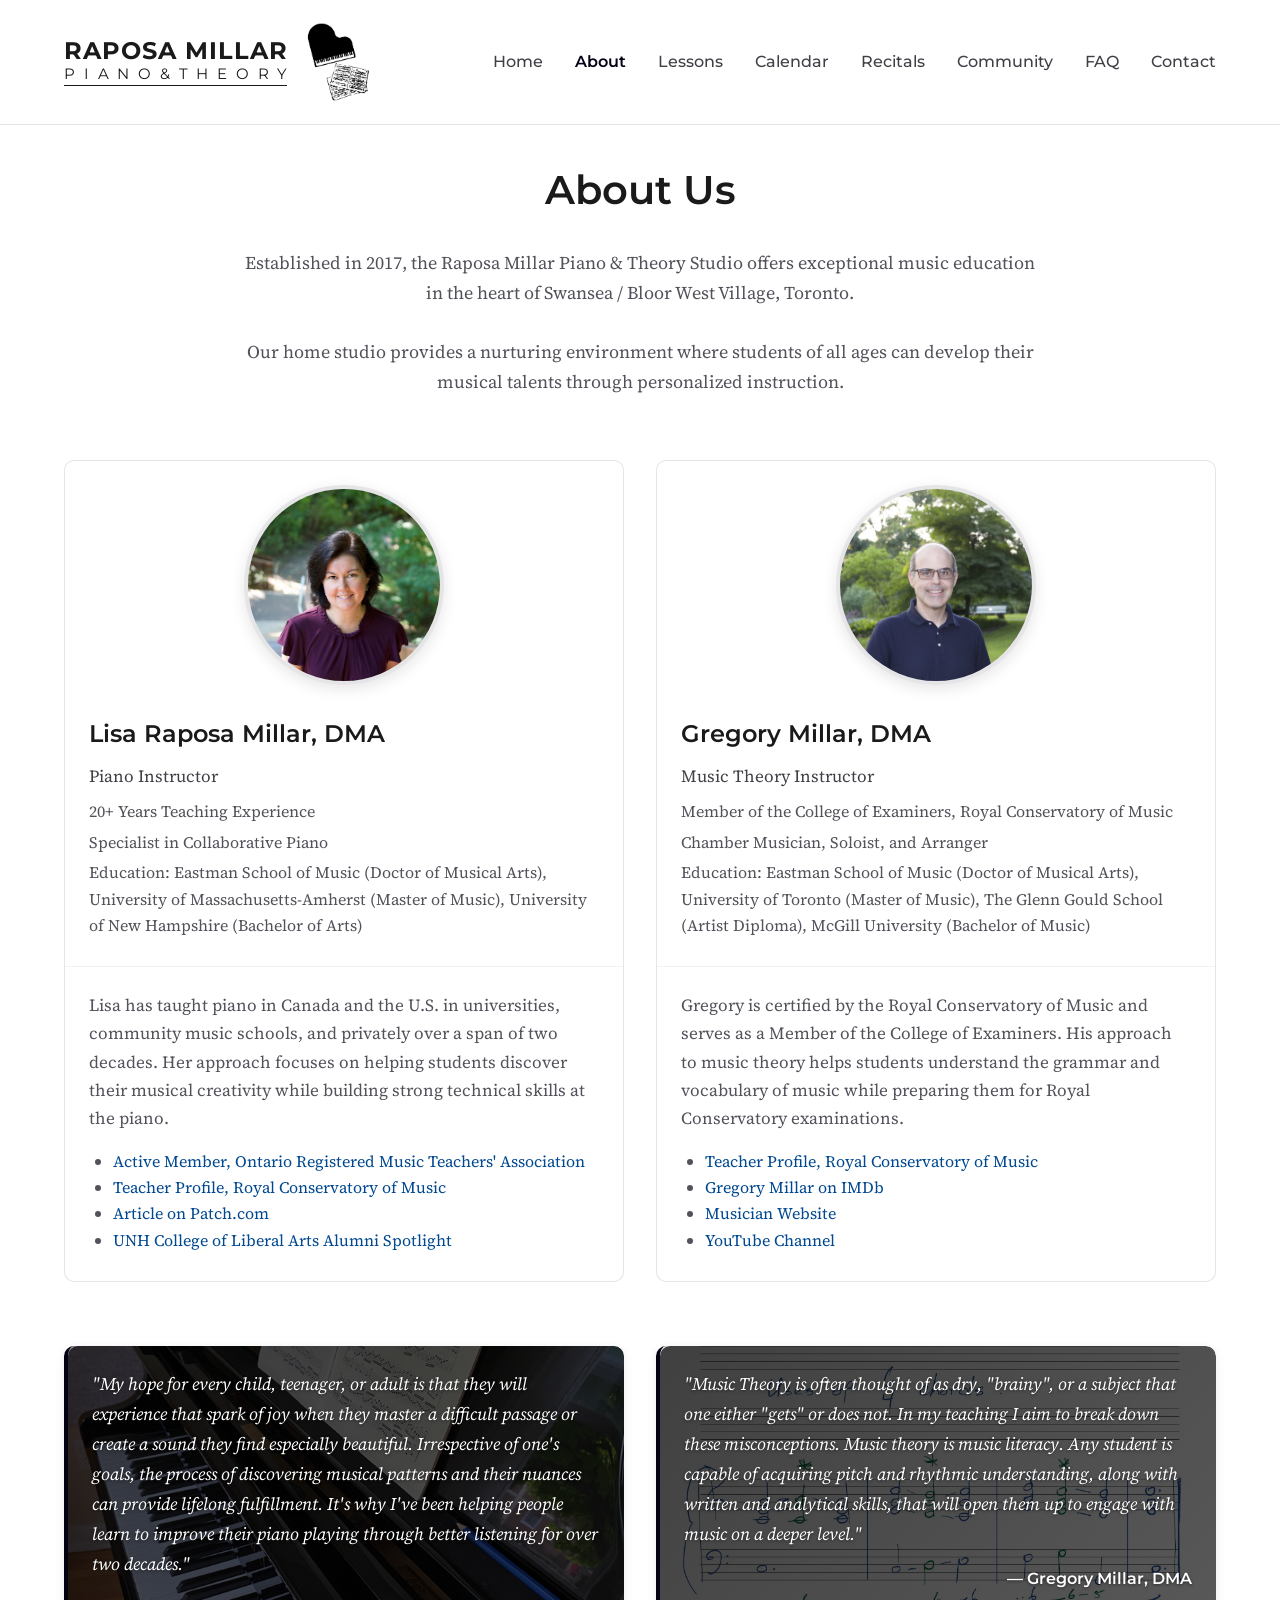
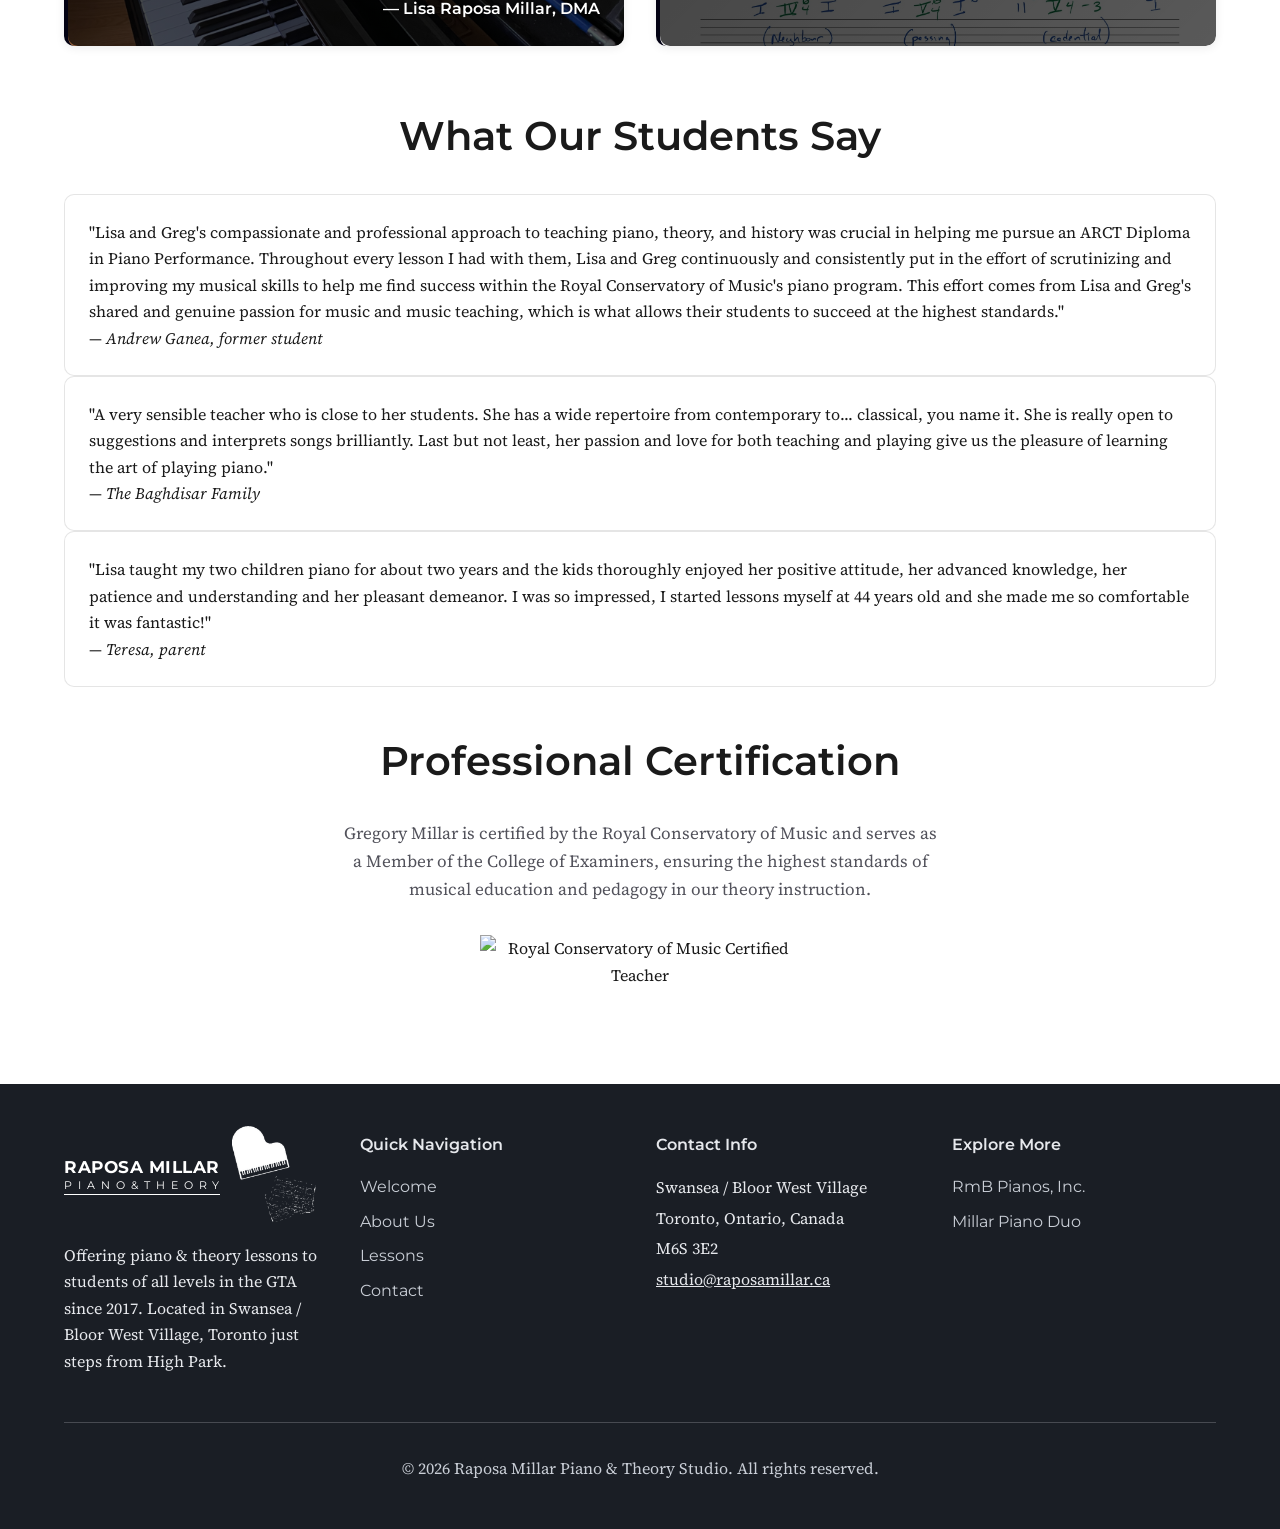
==== about/index.html @ 219dbe72 "text and line adjustments" ====
<!DOCTYPE html>
<html lang="en">
<head>
    <meta charset="UTF-8">
    <meta name="viewport" content="width=device-width, initial-scale=1.0">

    <!-- Favicon & App Icons -->
    <link rel="icon" type="image/png" href="/favicon-96x96.png" sizes="96x96" />
    <link rel="icon" type="image/svg+xml" href="/favicon.svg" />
    <link rel="shortcut icon" href="/favicon.ico" />
    <link rel="apple-touch-icon" sizes="180x180" href="/apple-touch-icon.png" />
    <meta name="apple-mobile-web-app-title" content="RMPTS" />
    <link rel="manifest" href="/site.webmanifest" />

    <!-- SEO Basics -->
    <title>About Us | Raposa Millar Piano & Theory Studio</title>
    <meta name="description" content="Meet Lisa Raposa Millar and Gregory Millar — piano and music theory instructors at Raposa Millar Piano & Theory Studio in Toronto." />
    <meta name="keywords" content="piano lessons Toronto, music theory, piano studio, collaborative piano, Raposa Millar, music education" />
    <meta name="author" content="Raposa Millar Piano & Theory Studio" />
    <link rel="canonical" href="https://raposamillar.ca/about/" />

    <!-- Open Graph / Facebook -->
    <meta property="og:type" content="website" />
    <meta property="og:url" content="https://raposamillar.ca/about/" />
    <meta property="og:title" content="About Us | Raposa Millar Piano & Theory Studio" />
    <meta property="og:description" content="Learn about our instructors and studio philosophy in Swansea / Bloor West Village, Toronto." />
    <meta property="og:image" content="https://raposamillar.ca/assets/images/og-image.jpg" />

    <!-- Twitter -->
    <meta name="twitter:card" content="summary_large_image" />
    <meta name="twitter:url" content="https://raposamillar.ca/about/" />
    <meta name="twitter:title" content="About Us | Raposa Millar Piano & Theory Studio" />
    <meta name="twitter:description" content="Learn about our instructors and studio philosophy in Swansea / Bloor West Village, Toronto." />
    <meta name="twitter:image" content="https://raposamillar.ca/assets/images/og-image.jpg" />

    <!-- Styles & Fonts -->
    <link rel="stylesheet" href="/styles.css?v=1.29">
    <link rel="preconnect" href="https://fonts.googleapis.com">
    <link rel="preconnect" href="https://fonts.gstatic.com" crossorigin>
    <link href="https://fonts.googleapis.com/css2?family=Montserrat:wght@400;500;600;700&family=Source+Serif+4:ital,wght@0,400;0,600;1,400&display=swap" rel="stylesheet">
</head>
<body class="page-about">
        <a class="skip-link" href="#main-content">Skip to main content</a>
<!-- Fixed Navigation -->
    <nav class="navbar">
        <div class="nav-container">
            <a href="/" class="nav-brand">
                <span class="nav-logo-wordmark">
                <span class="nav-logo-name">Raposa Millar</span>
                <span class="nav-logo-tagline" aria-label="Piano &amp; Theory">
                    <span class="nav-logo-track" aria-hidden="true"><span>P</span><span>I</span><span>A</span><span>N</span><span>O</span><span>&amp;</span><span>T</span><span>H</span><span>E</span><span>O</span><span>R</span><span>Y</span></span>
                </span>
            </span>
                <img src="/assets/brand/logo-mark-black-nav.png?v=1" alt="" class="nav-logo-mark" width="393" height="493" aria-hidden="true">
            </a>
            <div class="nav-menu" id="navMenu">
                <a href="/" class="nav-link">Home</a>
                <a href="/about/" class="nav-link active" aria-current="page">About</a>
                <a href="/lessons/" class="nav-link">Lessons</a>
                <a href="/calendar/" class="nav-link">Calendar</a>
                <a href="/recitals/" class="nav-link">Recitals</a>
                <a href="/community/" class="nav-link">Community</a>
                <a href="/faq/" class="nav-link">FAQ</a>
                <a href="/contact/" class="nav-link">Contact</a>
            </div>
            <button type="button" class="hamburger" id="hamburger" aria-label="Open menu" aria-expanded="false" aria-controls="navMenu">
                <span aria-hidden="true"></span>
                <span aria-hidden="true"></span>
                <span aria-hidden="true"></span>
            </button>
        </div>
    </nav>

<main id="main-content" tabindex="-1">
<section id="about" class="about-section">
        <div class="container">
            <h1>About Us</h1>
            
            <!-- Studio Introduction -->
            <div class="studio-intro">
                <p>
                    Established in 2017, the Raposa Millar Piano & Theory Studio offers exceptional music education 
                    in the heart of Swansea / Bloor West Village, Toronto. <br><br>Our home studio provides a nurturing environment where 
                    students of all ages can develop their musical talents through personalized instruction.
                </p>
            </div>

            <!-- Instructors -->
            <div class="instructors-grid">
                <div class="card instructor-card">
                    <div class="instructor-photo">
                        <img src="/assets/images/lisa-raposa-millar.jpg" alt="Lisa Raposa Millar, DMA - Piano Instructor" class="instructor-image">
                    </div>
                    <div class="card-header">
                        <h2>Lisa Raposa Millar, DMA</h2>
                        <p class="instructor-title">Piano Instructor</p>
                        <p class="instructor-subtitle">20+ Years Teaching Experience</p>
                        <p class="instructor-subtitle">Specialist in Collaborative Piano</p>
                        <p class="instructor-subtitle">Education: Eastman School of Music (Doctor of Musical Arts), University of Massachusetts-Amherst (Master of Music), University of New Hampshire (Bachelor of Arts)</p>
                    </div>
                    <div class="card-content">
                        <p>
                            Lisa has taught piano in Canada and the U.S. in universities, community music schools, and privately over a span of two decades. 
                            Her approach focuses on helping students discover their musical creativity while building strong technical skills at the piano.
                        </p>
                         <ul class="instructor-links">
                            <li><a href="https://www.ormta.org/find-a-teacher#!biz/id/67d5f0761c4cac3b57086b78">Active Member, Ontario Registered Music Teachers' Association</a></li>
                            <li><a href="https://www.rcmusic.com/find-a-teacher?place=ChIJpTvG15DL1IkRd8S0KlBVNTI&fullName=Lisa%20Raposa%20Millar&disciplines=Piano&teachingLocation=Teacher%27s%20home">Teacher Profile, Royal Conservatory of Music</a></li>
                            <li><a href="https://patch.com/rhode-island/tiverton/tiverton-pianist-plays-music-hill-june-10-12">Article on Patch.com</a></li>
                            <li><a href="https://cola.unh.edu/spotlight/lisa-raposa-99">UNH College of Liberal Arts Alumni Spotlight</a></li>
                         </ul>
                    </div>
                </div>

                <div class="card instructor-card">
                    <div class="instructor-photo">
                        <img src="/assets/images/gregory-millar.jpg" alt="Gregory Millar, DMA - Music Theory Instructor" class="instructor-image">
                    </div>
                    <div class="card-header">
                        <h2>Gregory Millar, DMA</h2>
                        <p class="instructor-title">Music Theory Instructor</p>
                        <p class="instructor-subtitle">Member of the College of Examiners, Royal Conservatory of Music</p>
                        <p class="instructor-subtitle">Chamber Musician, Soloist, and Arranger</p>
                        <p class="instructor-subtitle">Education: Eastman School of Music (Doctor of Musical Arts), University of Toronto (Master of Music), The Glenn Gould School (Artist Diploma), McGill University (Bachelor of Music)</p>
                    </div>
                    <div class="card-content">
                        <p>
                            Gregory is certified by the Royal Conservatory of Music and serves as a Member of the College 
                            of Examiners. His approach to music theory helps students understand 
                            the grammar and vocabulary of music while preparing them for Royal Conservatory examinations.
                        </p>
                        <ul class="instructor-links">
                            <li><a href="https://www.rcmusic.com/find-a-teacher?place=ChIJpTvG15DL1IkRd8S0KlBVNTI&fullName=Gregory%20Millar">Teacher Profile, Royal Conservatory of Music</a></li>
                            <li><a href="https://www.imdb.com/name/nm11037595/">Gregory Millar on IMDb</a></li>
                            <li><a href="https://gregorymillar.ca/">Musician Website</a></li>
                            <li><a href="https://www.youtube.com/channel/UCHWHq0dSm9gC7G-0DObeS4w">YouTube Channel</a></li>
                         </ul>
                    </div>
                </div>
            </div>

            <!-- Instructor Quotes -->
            <div class="instructor-quotes">
                <div class="instructor-quote">
                    <blockquote class="quote-text">
                        "My hope for every child, teenager, or adult is that they will experience that spark of joy when they master a difficult passage or create a sound they find especially beautiful. Irrespective of one's goals, the process of discovering musical patterns and their nuances can provide lifelong fulfillment. It's why I've been helping people learn to improve their piano playing through better listening for over two decades."
                    </blockquote>
                    <cite class="quote-author">— Lisa Raposa Millar, DMA</cite>
                </div>

                <div class="instructor-quote">
                    <blockquote class="quote-text">
                        "Music Theory is often thought of as dry, "brainy", or a subject that one either "gets" or does not. In my teaching I aim to break down these misconceptions. Music theory is music literacy. Any student is capable of acquiring pitch and rhythmic understanding, along with written and analytical skills, that will open them up to engage with music on a deeper level."
                    </blockquote>
                    <cite class="quote-author">— Gregory Millar, DMA</cite>
                </div>
            </div>

            <!-- Student Testimonials -->
            <div class="testimonials-section">
                <h2>What Our Students Say</h2>
                <div class="testimonials-grid">
                    <div class="card testimonial-card">
                        <div class="card-content">
                            <blockquote class="testimonial-text">
                                "Lisa and Greg's compassionate and professional approach to teaching piano, theory, and history was crucial in helping me pursue an ARCT Diploma in Piano Performance. Throughout every lesson I had with them, Lisa and Greg continuously and consistently put in the effort of scrutinizing and improving my musical skills to help me find success within the Royal Conservatory of Music's piano program. This effort comes from Lisa and Greg's shared and genuine passion for music and music teaching, which is what allows their students to succeed at the highest standards."
                            </blockquote>
                            <cite class="testimonial-author">— Andrew Ganea, former student</cite>
                        </div>
                    </div>

                    <div class="card testimonial-card">
                        <div class="card-content">
                            <blockquote class="testimonial-text">
                                "A very sensible teacher who is close to her students. She has a wide repertoire from contemporary to... classical, you name it. She is really open to suggestions and interprets songs brilliantly. Last but not least, her passion and love for both teaching and playing give us the pleasure of learning the art of playing piano."
                            </blockquote>
                            <cite class="testimonial-author">— The Baghdisar Family</cite>
                        </div>
                    </div>

                    <div class="card testimonial-card">
                        <div class="card-content">
                            <blockquote class="testimonial-text">
                                "Lisa taught my two children piano for about two years and the kids thoroughly enjoyed her positive attitude, her advanced knowledge, her patience and understanding and her pleasant demeanor. I was so impressed, I started lessons myself at 44 years old and she made me so comfortable it was fantastic!"
                            </blockquote>
                            <cite class="testimonial-author">— Teresa, parent</cite>
                        </div>
                    </div>
                </div>
            </div>

            <!-- Professional Certification -->
            <div class="certification-section">
                <h2>Professional Certification</h2>
                <p>
                    Gregory Millar is certified by the Royal Conservatory of Music and serves as a Member of the College of Examiners, 
                    ensuring the highest standards of musical education and pedagogy in our theory instruction.
                </p>
                <div class="certification-logo">
                    <img src="https://acquia-drupal-registration-service.rcmusic.com/sites/default/files/tcert_web_logos/TCertLogo22-26.png"
                         alt="Royal Conservatory of Music Certified Teacher" class="rcm-logo">
                </div>
            </div>
        </div>
    </section>

    <!-- Lessons Section -->
    </main>



    <!-- Footer -->
    <footer class="footer">
        <div class="container">
            <div class="footer-grid">
                <div class="footer-section">
                    <p class="footer-brand">
                        <span class="footer-logo-wordmark">
                        <span class="footer-logo-name">Raposa Millar</span>
                        <span class="footer-logo-tagline" aria-label="Piano &amp; Theory">
                            <span class="footer-logo-track" aria-hidden="true"><span>P</span><span>I</span><span>A</span><span>N</span><span>O</span><span>&amp;</span><span>T</span><span>H</span><span>E</span><span>O</span><span>R</span><span>Y</span></span>
                        </span>
                    </span>
                        <img src="/assets/brand/logo-mark-white-h.png" alt="" class="footer-logo-mark" width="143" height="163" aria-hidden="true">
                    </p>
                    <p>
                        Offering piano & theory lessons to students of all levels in the GTA since 2017. Located in Swansea / Bloor West Village, Toronto just steps from High Park.
                    </p>
                </div>
                
                <div class="footer-section">
                    <p class="footer-heading">Quick Navigation</p>
                    <div class="footer-links">
                        <a href="/">Welcome</a>
                        <a href="/about/">About Us</a>
                        <a href="/lessons/">Lessons</a>
                        <a href="/contact/">Contact</a>
                    </div>
                </div>
                
                <div class="footer-section">
                    <p class="footer-heading">Contact Info</p>
                    <div class="footer-contact">
                        <div>Swansea / Bloor West Village</div>
                        <div>Toronto, Ontario, Canada</div>
                        <div>M6S 3E2</div>
                        <div><a href="mailto:studio@raposamillar.ca">studio@raposamillar.ca</a></div>
                    </div>
                </div>

                <div class="footer-section">
                    <p class="footer-heading">Explore More</p>
                    <div class="footer-links">
                        <a href="https://rmbpianos.com">RmB Pianos, Inc.</a>
                        <a href="https://vimeo.com/millarpianoduo">Millar Piano Duo</a>
                    </div>
                </div>
            </div>
            
            <div class="footer-bottom">
                <p>&copy; 2026 Raposa Millar Piano & Theory Studio. All rights reserved.</p>
            </div>
        </div>
    </footer>

    <button type="button" id="backToTop" aria-label="Back to top">&#x25B2;</button>

    <script src="/scripts.js"></script>
</body>
</html>
---- styles.css ----
/* Reset and Base Styles */
* {
    margin: 0;
    padding: 0;
    box-sizing: border-box;
}

:root {
    --vh: 1vh;
    --color-text: #1a1a1a;
    --color-text-muted: #3f3f46; /* ~10:1 on white */
    --color-text-secondary: #52525b; /* ~7:1 on white */
    --color-brand: #004890; /* sampled from logo blue */
    --nav-offset: 7.75rem;
    --font-display: 'Montserrat', Arial, Helvetica, sans-serif;
    --font-body: 'Source Serif 4', Georgia, 'Times New Roman', Times, serif;
}

a {
  color: var(--color-brand);
  text-decoration: none;
}

a:hover {
  color: #9A3412; /* darker orange — ~7.3:1 on white (WCAG AAA) */
}

body {
    font-family: var(--font-body);
    line-height: 1.65;
    color: #1a1a1a;
    background-color: #ffffff;
    overflow-x: hidden;
}

.skip-link {
    position: absolute;
    left: 0.75rem;
    top: 0.75rem;
    z-index: 100;
    padding: 0.75rem 1rem;
    background: #1a1e25;
    color: #f1f3f5;
    font-family: var(--font-display);
    font-weight: 600;
    text-decoration: none;
    border-radius: 0.375rem;
    transform: translateY(-200%);
}

.skip-link:focus {
    transform: translateY(0);
    outline: 3px solid #FFBF00;
    outline-offset: 2px;
}

:focus-visible {
    outline: 3px solid var(--color-brand);
    outline-offset: 2px;
}

/* Typography */
h1,
h2,
h3,
h4 {
    font-family: var(--font-display);
    font-weight: 600;
}

h1 {
    font-size: 2.5rem;
    font-weight: 600;
    line-height: 1.2;
    margin-bottom: 1.5rem;
}

h2 {
    font-size: 2.5rem;
    font-weight: 600;
    line-height: 1.3;
    margin-bottom: 2rem;
    text-align: center;
}

/* Interior page titles (formerly h2) */
main > section > .container > h1 {
    font-size: 2.5rem;
    font-weight: 600;
    line-height: 1.3;
    margin-bottom: 2rem;
    text-align: center;
}

/* In-card / subsection h2s keep compact left-aligned styling */
.instructor-card h2,
.calendar-event-title,
.contact-info > h2,
.contact-form-card h2,
.lesson-card-title,
.age-group-card h3,
.theory-levels-section .age-group-card h4 {
    font-size: 1.5rem;
    line-height: 1.4;
    text-align: left;
    margin-top: 0;
    margin-bottom: 0.75rem;
}

.recital-features h2 {
    font-size: 1.5rem;
    line-height: 1.4;
    text-align: center;
    margin-top: 0;
    margin-bottom: 0.75rem;
}

.calendar-event-title {
    font-size: 1.25rem;
    margin-bottom: 0.5rem;
}

.contact-form-card h2 {
    margin-top: 0;
}

.community-section-block > h2 {
    text-align: center;
    margin-bottom: 2rem;
}

h3 {
    font-size: 1.5rem;
    font-weight: 600;
    line-height: 1.4;
    margin-top: 2rem;
    margin-bottom: 1rem;
}

h4 {
    font-size: 1.125rem;
    font-weight: 600;
    line-height: 1.4;
    margin-top: 2rem;
    margin-bottom: 0.75rem;
}

p {
    font-size: 1.0625rem;
    line-height: 1.65;
    margin-bottom: 1rem;
    color: var(--color-text-secondary);
}

/* Layout */
.container {
    max-width: 1200px;
    margin: 0 auto;
    padding: 0 1.5rem;
}

/* Navigation */
.navbar {
    position: fixed;
    top: 0;
    left: 0;
    right: 0;
    background: rgba(255, 255, 255, 0.95);
    backdrop-filter: blur(10px);
    border-bottom: 1px solid rgba(0, 0, 0, 0.1);
    z-index: 50;
    overflow: visible;
}

.nav-container {
    max-width: 1200px;
    margin: 0 auto;
    padding: 0.75rem 1.5rem;
    display: flex;
    align-items: center;
    justify-content: space-between;
    min-height: var(--nav-offset);
    height: auto;
    box-sizing: border-box;
}

.nav-brand {
    display: flex;
    align-items: center;
    gap: 1rem;
    flex-shrink: 0;
    text-decoration: none;
    color: inherit;
    overflow: visible;
}

.nav-brand:hover,
.nav-brand:hover .nav-logo-wordmark {
    color: #1a1a1a;
}

.nav-logo-wordmark {
    display: flex;
    flex-direction: column;
    align-items: stretch;
    justify-content: center;
    gap: 0.2em;
    flex-shrink: 0;
    width: max-content;
    max-width: min(100%, 22rem);
    color: #1a1a1a;
    font-family: var(--font-display);
    text-transform: uppercase;
    line-height: 1.05;
}

.nav-logo-name {
    font-weight: 700;
    font-size: clamp(1.15rem, 2.7vw, 1.5rem);
    letter-spacing: 0.04em;
    white-space: nowrap;
}

.nav-logo-tagline {
    font-weight: 400;
    font-size: clamp(0.77rem, 1.8vw, 0.95rem);
    padding-bottom: 0.22em;
    border-bottom: 1.5px solid currentColor;
    width: 100%;
}

.nav-logo-track {
    display: flex;
    justify-content: space-between;
    width: 100%;
    white-space: nowrap;
}

.nav-logo-track > span {
    flex: 0 0 auto;
}

.nav-logo-mark {
    display: block;
    width: auto;
    height: clamp(3.85rem, 11vw, 5.5rem);
    flex-shrink: 0;
    object-fit: contain;
}

.nav-logo {
    display: none;
}

.nav-menu {
    display: flex;
    gap: 1.5rem;
}

@media (min-width: 1100px) {
    .nav-menu {
        gap: 2rem;
    }
}

.nav-link {
    color: var(--color-text-muted);
    text-decoration: none;
    font-family: var(--font-display);
    font-size: 1rem;
    font-weight: 500;
    transition: color 0.2s ease;
}

.nav-link:hover,
.nav-link.active {
    color: #030213;
}

.nav-link.active {
    font-weight: 600;
}

.hamburger {
    display: none;
    flex-direction: column;
    justify-content: center;
    align-items: center;
    gap: 5px;
    cursor: pointer;
    z-index: 60;
    min-width: 44px;
    min-height: 44px;
    padding: 0.5rem;
    border: none;
    background: transparent;
    color: inherit;
}

.hamburger span {
    display: block;
    width: 25px;
    height: 3px;
    background-color: #1a1a1a;
    transition: 0.3s;
}

/* Hamburger animation when open */
.hamburger.active span:nth-child(1) {
    transform: rotate(-45deg) translate(-5px, 6px);
}

.hamburger.active span:nth-child(2) {
    opacity: 0;
}

.hamburger.active span:nth-child(3) {
    transform: rotate(45deg) translate(-5px, -6px);
}

/* Mobile responsive navigation */
@media (max-width: 768px) {
    .nav-menu {
        position: fixed;
        top: var(--nav-offset);
        left: -100%;
        width: 100%;
        height: auto;
        min-height: calc(var(--vh, 1vh) * 100 - var(--nav-offset));
        max-height: calc(var(--vh, 1vh) * 100 - var(--nav-offset));
        background: rgba(255, 255, 255, 0.98);
        backdrop-filter: blur(10px);
        flex-direction: column;
        justify-content: flex-start;
        align-items: center;
        padding: 2rem 0 3rem 0;
        transition: left 0.3s ease, visibility 0.3s ease;
        z-index: 40;
        border-top: 1px solid rgba(0, 0, 0, 0.1);
        overflow-y: auto;
        -webkit-overflow-scrolling: touch;
        visibility: hidden;
        pointer-events: none;
    }

    .nav-menu.active {
        left: 0;
        visibility: visible;
        pointer-events: auto;
    }

    .nav-menu .nav-link {
        font-size: 1.125rem;
        padding: 1.25rem 0;
        width: 100%;
        text-align: center;
        border-bottom: 1px solid rgba(0, 0, 0, 0.05);
        display: block;
        flex-shrink: 0;
    }

    .hamburger {
        display: flex;
    }

    .nav-logo-name {
        font-size: clamp(1.2rem, 4.2vw, 1.45rem);
    }

    .nav-logo-tagline {
        font-size: clamp(0.8rem, 2.8vw, 0.95rem);
    }

    .nav-logo-mark {
        height: clamp(4.25rem, 15vw, 5.25rem);
        width: auto;
    }

    .footer-brand {
        justify-content: center;
        gap: 1rem;
    }

    .footer-logo-wordmark {
        max-width: min(16rem, calc(100% - 7rem));
    }

    .footer-logo-name {
        font-size: clamp(1.05rem, 3.5vw, 1.25rem);
    }

    .footer-logo-tagline {
        font-size: clamp(0.7rem, 2.3vw, 0.82rem);
    }

    .footer-logo-mark {
        width: clamp(4.75rem, 18vw, 5.75rem);
        margin-top: -0.4rem;
    }
    
    .container {
        padding: 0 1rem;
    }
}

/* Extra small mobile screens */
@media (max-width: 480px) {
    :root {
        --nav-offset: 6.5rem;
    }

    .nav-container {
        min-height: var(--nav-offset);
        padding-top: 0.55rem;
        padding-bottom: 0.55rem;
    }

    .nav-menu {
        top: var(--nav-offset);
        padding: 1.5rem 0 2.5rem 0;
        min-height: calc(var(--vh, 1vh) * 100 - var(--nav-offset));
        max-height: calc(var(--vh, 1vh) * 100 - var(--nav-offset));
    }

    .nav-logo-name {
        font-size: 1.2rem;
    }

    .nav-logo-tagline {
        font-size: 0.8rem;
    }

    .nav-logo-mark {
        height: 4.25rem;
        width: auto;
    }

    .nav-brand {
        gap: 0.65rem;
    }

    .footer-brand {
        justify-content: center;
        flex-wrap: wrap;
        gap: 0.85rem;
    }

    .footer-logo-wordmark {
        max-width: min(15rem, calc(100% - 6rem));
    }

    .footer-logo-name {
        font-size: 1.15rem;
    }

    .footer-logo-tagline {
        font-size: 0.75rem;
    }

    .footer-logo-mark {
        width: 5rem;
    }
    
    .nav-menu .nav-link {
        font-size: 1rem;
        padding: 1rem 0;
    }
}

/* Very small screens (iPhone SE, etc.) */
@media (max-width: 375px) {
    .nav-menu {
        padding: 1rem 0 2rem 0;
    }
    
    .nav-menu .nav-link {
        font-size: 0.95rem;
        padding: 0.875rem 0;
    }
}

/* Landscape orientation on small devices */
@media (max-width: 768px) and (orientation: landscape) {
    .nav-menu {
        min-height: calc(var(--vh, 1vh) * 100 - var(--nav-offset));
        max-height: calc(var(--vh, 1vh) * 100 - var(--nav-offset));
        padding: 1rem 0 2rem 0;
    }
    
    .nav-menu .nav-link {
        padding: 0.75rem 0;
    }
}

/* Buttons */
.btn {
    display: inline-block;
    padding: 0.75rem 1.5rem;
    border-radius: 0.625rem;
    font-family: var(--font-display);
    font-size: 1rem;
    font-weight: 500;
    text-decoration: none;
    border: none;
    cursor: pointer;
    transition: background-color 0.2s ease, color 0.2s ease, border-color 0.2s ease, box-shadow 0.2s ease;
    box-shadow: none;
}

/* Elevation on hover/focus/active — decorative only; focus ring remains the a11y cue */
.btn:hover,
.btn:focus-visible,
.btn:active {
    box-shadow: 0 4px 14px rgba(0, 0, 0, 0.22);
}

.btn-primary {
    background-color: #030213;
    color: #ffffff;
}

a.btn-primary {
    color: #ffffff;
}

.btn-primary:hover {
    background-color: #1a1a1a;
    color: #ffffff;
}

.btn-outline {
    background-color: transparent;
    color: #ffffff;
    border: 2px solid #ffffff;
}

a.btn-outline {
    color: #ffffff;
}

.btn-outline:hover {
    background-color: #ffffff;
    color: #030213;
}

.btn-outline:hover,
.btn-outline:focus-visible,
.btn-outline:active {
    box-shadow: 0 4px 14px rgba(0, 0, 0, 0.28);
}

.full-width {
    width: 100%;
}

/* Cards */
.card {
    background: white;
    border-radius: 0.625rem;
    border: 1px solid rgba(0, 0, 0, 0.1);
    overflow: hidden;
}

.card-header {
    padding: 1.5rem;
    border-bottom: 1px solid rgba(0, 0, 0, 0.05);
}

.card-content {
    padding: 1.5rem;
}

/* Badges */
.badge {
    display: inline-block;
    padding: 0.25rem 0.75rem;
    font-size: 0.875rem;
    font-weight: 500;
    border-radius: 9999px;
}

.badge-academic {
    background-color: #ececf0;
    color: #030213;
}

.badge-holiday {
    background-color: #f3f4f6;
    color: #374151;
}

.badge-break {
    background-color: transparent;
    color: var(--color-text-secondary);
    border: 1px solid #d1d5db;
}

.badge-event {
    background-color: #030213;
    color: white;
}

/* Welcome Section with Hero Background */
.welcome-section {
    position: relative;
    min-height: 100vh;
    display: flex;
    align-items: center;
    text-align: center;
    color: white;
    padding-top: var(--nav-offset);
}

/* Hero Background with subtle lightening and warmth */
.hero-background {
    position: absolute;
    top: 0;
    left: 0;
    right: 0;
    bottom: 0;
    background-image: url('./assets/images/studio-windows.jpg');
    background-size: cover;
    background-position: center;
    background-repeat: no-repeat;
    z-index: 1;

    /* Subtle brightness and warm tint */
    filter: brightness(1.1) saturate(1.05);
}

/* Overlay behind text - subtle, transparent, non-blurry */
.hero-overlay {
    position: relative;
    z-index: 2;
    min-height: 100vh;
    display: flex;
    flex-direction: column;
    align-items: center;
    justify-content: center;
    width: 100%;
    padding: 3rem 2rem;

    /* Light, warm tint just behind the text */
    background: rgba(255, 245, 230, 0.25); /* very subtle warm overlay */
    border-radius: 0; /* keep corners sharp */
}

.hero-overlay h1 {
    color: white;
    text-shadow: 0 2px 4px rgba(0, 0, 0, 0.3);
}

.hero-overlay .container {
    display: inline-block;
    padding: 2rem 2.5rem;
    background: linear-gradient(
        rgba(0, 0, 0, 0.6),  /* darker in the middle */
        rgba(0, 0, 0, 0.3)   /* lighter at edges */
    );
    border-radius: 0.75rem;
    text-align: center;
    backdrop-filter: blur(2px); /* subtle softening of background */
}

.welcome-subtitle {
    font-size: 1.25rem;
    color: #ffffff;
    max-width: 800px;
    margin: 0 auto 2rem;
    text-shadow: 0 1px 2px rgba(0, 0, 0, 0.3);
}

.welcome-buttons {
    display: flex;
    gap: 1rem;
    justify-content: center;
    flex-wrap: wrap;
    margin-bottom: 3rem;
}

#explore-lessons:hover,
#explore-lessons:focus-visible,
#explore-lessons:active,
#contact-us:hover,
#contact-us:focus-visible,
#contact-us:active,
.lessons-section a.btn-primary:hover,
.lessons-section a.btn-primary:focus-visible,
.lessons-section a.btn-primary:active {
  background-color: #FFBF00;
  color: #000000;
  border-color: #FFBF00;
  box-shadow: 0 4px 14px rgba(0, 0, 0, 0.25);
}

.scroll-indicator {
    margin-top: 2rem;
}

.chevron-down {
    width: 2rem;
    height: 2rem;
    color: rgba(255, 255, 255, 0.92);
}

/* About Section */
.about-section {
    padding: 6rem 0;
}

.studio-intro {
    max-width: 800px;
    margin: 0 auto 4rem;
    text-align: center;
}

.studio-intro p {
    font-size: 1.125rem;
}

.instructors-grid {
    display: grid;
    grid-template-columns: repeat(auto-fit, minmax(400px, 1fr));
    gap: 2rem;
    margin-bottom: 4rem;
}

.instructor-card {
    height: 100%;
}

/* Instructor Photo Styling */
.instructor-photo {
    padding: 1.5rem 1.5rem 0;
    text-align: center;
}

.instructor-image {
    width: 200px;
    height: 200px;
    object-fit: cover;
    border-radius: 50%;
    border: 4px solid rgba(3, 2, 19, 0.1);
    box-shadow: 0 4px 15px rgba(0, 0, 0, 0.1);
}

.instructor-title {
    color: var(--color-text-muted);
    font-size: 1.0625rem;
    margin-bottom: 0.5rem;
}

.instructor-subtitle {
    color: var(--color-text-secondary);
    font-size: 1rem;
    margin-bottom: 0.25rem;
}

.instructor-links {
    color: var(--color-text-secondary);
    font-size: 1rem;
    margin-bottom: 0.25rem;
    margin-left: 1.5rem;
}

/* Instructor Quotes Section */
.instructor-quotes {
    display: grid;
    grid-template-columns: repeat(auto-fit, minmax(400px, 1fr));
    gap: 2rem;
    margin-top: 3rem;
}

.testimonials-section {
    padding-top: 4rem;
}

/* Instructor Quote Styling */
.instructor-quote {
    position: relative;
    border-left: 4px solid #030213;
    border-radius: 0.625rem;
    padding: 1.5rem;
    box-shadow: 0 2px 10px rgba(0, 0, 0, 0.08);
    overflow: hidden;
}

/* Background images for specific quotes */
.instructor-quote:nth-child(1) {
    background-image: url('./assets/images/piano-keyboard.jpg');
    background-size: cover;
    background-position: center;
    background-repeat: no-repeat;
}

.instructor-quote:nth-child(2) {
    background-image: url('./assets/images/theory-example.jpg');
    background-size: cover;
    background-position: center;
    background-repeat: no-repeat;
}

/* Dark overlay to ensure text readability */
.instructor-quote::before {
    content: '';
    position: absolute;
    top: 0;
    left: 0;
    right: 0;
    bottom: 0;
    background: linear-gradient(
        135deg,
        rgba(0, 0, 0, 0.75),
        rgba(0, 0, 0, 0.65)
    );
    border-radius: 0.625rem;
    z-index: 1;
}

/* Ensure text content appears above overlay */
.instructor-quote > * {
    position: relative;
    z-index: 2;
}

.quote-text {
    font-style: italic;
    font-size: 1.1rem;
    line-height: 1.7;
    color: #ffffff;
    margin: 0 0 1rem 0;
    position: relative;
    z-index: 2;
    text-shadow: 0 1px 3px rgba(0, 0, 0, 0.5);
}

.quote-text::before {
    content: "";
    font-size: 3rem;
    color: rgba(255, 255, 255, 0.85);
    position: absolute;
    left: -1rem;
    top: -0.5rem;
    font-family: var(--font-body);
    z-index: 1;
}

.quote-author {
    font-style: normal;
    font-family: var(--font-display);
    font-weight: 600;
    font-size: 1rem;
    color: #ffffff;
    display: block;
    text-align: right;
    margin: 0;
    position: relative;
    z-index: 2;
    text-shadow: 0 1px 3px rgba(0, 0, 0, 0.5);
}

.certification-section {
    text-align: center;
    max-width: 600px;
    margin: 3rem auto 0;
}

.certification-logo {
    margin-top: 2rem;
}

.rcm-logo {
    max-width: 320px;
    width: 100%;
    height: auto;
}

/* Lessons Section */
.lessons-section {
    padding: 6rem 0;
    background-color: rgba(0, 109, 171, 0.03);
}

/* Theory Levels Section */
.theory-levels-section {
    padding: 4rem 0;
    background-color: #f9f9fb;
}

/* Theory Level Cards with Background Images */
.theory-levels-section .age-group-card {
    position: relative;
    overflow: hidden;
    color: white;
    height: 100%;
}

.theory-levels-section .age-group-card::before {
    content: '';
    position: absolute;
    top: 0;
    left: 0;
    right: 0;
    bottom: 0;
    background-size: cover;
    background-position: center;
    background-repeat: no-repeat;
    z-index: 1;
}

.theory-levels-section .age-group-card::after {
    content: '';
    position: absolute;
    top: 0;
    left: 0;
    right: 0;
    bottom: 0;
    background: linear-gradient(135deg, rgba(0, 109, 171, 0.85), rgba(0, 109, 171, 0.75));
    z-index: 2;
}

/* Specific background images for each theory level */
.theory-levels-section .age-group-card:nth-child(1)::before {
    background-image: url('assets/images/treble-clef.jpg');
}

.theory-levels-section .age-group-card:nth-child(2)::before {
    background-image: url('assets/images/bass-clef.jpg');
}

.theory-levels-section .age-group-card:nth-child(3)::before {
    background-image: url('assets/images/c-clef.jpg');
}

.theory-levels-section .age-groups-grid:last-child .age-group-card:nth-child(1)::before {
    background-image: url('assets/images/whole-note.jpg');
}

.theory-levels-section .age-groups-grid:last-child .age-group-card:nth-child(2)::before {
    background-image: url('assets/images/eighth-note-single.jpg');
}

.theory-levels-section .age-groups-grid:last-child .age-group-card:nth-child(3)::before {
    background-image: url('assets/images/rest.jpg');
}

.theory-levels-section .age-groups-grid:last-child .age-group-card:nth-child(4)::before {
    background-image: url('assets/images/eighth-rest.jpg');
}

.theory-levels-section .age-group-card .card-header,
.theory-levels-section .age-group-card .card-content {
    position: relative;
    z-index: 3;
}

.theory-levels-section .age-group-card .card-header h3,
.theory-levels-section .age-group-card .age-subtitle,
.theory-levels-section .age-group-card .card-content p {
    color: white;
    text-shadow: 0 1px 3px rgba(0, 0, 0, 0.3);
}

.theory-levels-section .age-subtitle {
    color: #ffffff;
    font-size: 1rem;
}

/* Lesson Images */
.lesson-images {
    margin-bottom: 4rem;
}

.lesson-images-grid {
    display: grid;
    grid-template-columns: 1fr 1fr;
    gap: 3rem;
    max-width: 1000px;
    margin: 0 auto;
}

.lesson-image-item {
    text-align: center;
}

.lesson-image-item img {
    width: 100%;
    height: 300px;
    object-fit: cover;
    border-radius: 0.625rem;
    box-shadow: 0 4px 15px rgba(0, 0, 0, 0.1);
}

.image-caption {
    margin-top: 1rem;
    font-size: 1.125rem;
    font-weight: 600;
    color: #1a1a1a;
    text-align: center;
}

.philosophy-section {
    max-width: 800px;
    margin: 0 auto 4rem;
    text-align: center;
}

.philosophy-section p {
    font-size: 1rem;
    margin-bottom: 1.5rem;
}

.lessons-grid {
    display: grid;
    grid-template-columns: repeat(auto-fit, minmax(450px, 1fr));
    gap: 2rem;
    max-width: 1000px;
    margin: 0 auto 4rem;
}

.lesson-card {
    height: 100%;
    display: flex;
    flex-direction: column;
}

.instructor-name {
    color: var(--color-text-secondary);
    font-size: 1rem;
    margin-bottom: 0.5rem;
}

.lesson-description {
    color: var(--color-text-secondary);
    font-size: 1rem;
}

.lesson-details {
    margin-bottom: 1.5rem;
}

.detail-item {
    display: flex;
    align-items: center;
    margin-bottom: 0.75rem;
    font-size: 1rem;
    color: var(--color-text-secondary);
}

.detail-item strong {
  margin-right: 0.25rem; /* about one space */
}

.detail-icon {
    margin-right: 0.5rem;
    font-size: 1rem;
}

.features-list {
    margin-bottom: 2rem;
}

.features-list h4 {
    font-size: 1rem;
    color: #1a1a1a;
    margin-bottom: 0.75rem;
}

.features-list ul {
    list-style: none;
    padding: 0;
}

.features-list li {
    font-size: 1rem;
    color: var(--color-text-secondary);
    margin-bottom: 0.5rem;
}

.age-groups-grid {
    display: grid;
    grid-template-columns: repeat(auto-fit, minmax(300px, 1fr));
    gap: 2rem;
}

/* Age Groups Cards with Background Images */
.age-group-card {
    position: relative;
    overflow: hidden;
    color: white;
    height: 100%;
}

.age-group-card::before {
    content: '';
    position: absolute;
    top: 0;
    left: 0;
    right: 0;
    bottom: 0;
    background-size: cover;
    background-position: center;
    background-repeat: no-repeat;
    z-index: 1;
}

.age-group-card::after {
    content: '';
    position: absolute;
    top: 0;
    left: 0;
    right: 0;
    bottom: 0;
    background: linear-gradient(135deg, rgba(0, 109, 171, 0.85), rgba(0, 109, 171, 0.75));
    z-index: 2;
}

/* Specific background images for each age group */
.age-group-card:nth-child(1)::before {
    background-image: url('assets/images/js-bach.jpg');
}

.age-group-card:nth-child(2)::before {
    background-image: url('assets/images/chopin.jpg');
}

.age-group-card:nth-child(3)::before {
    background-image: url('assets/images/path.jpg');
}

.age-group-card:nth-child(4)::before {
    background-image: url('assets/images/treble-clef.jpg');
}

.age-group-card:nth-child(5)::before {
    background-image: url('assets/images/c-clef.jpg');
}

.age-group-card:nth-child(6)::before {
    background-image: url('assets/images/bass-clef.jpg');
}

.age-group-card:nth-child(7)::before {
    background-image: url('assets/images/rest.jpg');
}

.age-group-card:nth-child(8)::before {
    background-image: url('assets/images/eighth-rest.jpg');
}

.age-group-card:nth-child(9)::before {
    background-image: url('assets/images/eighth-note-single.jpg');
}

.age-group-card:nth-child(10)::before {
    background-image: url('assets/images/whole-note.jpg');
}

.age-group-card .card-header,
.age-group-card .card-content {
    position: relative;
    z-index: 3;
}

.age-group-card .card-header h3,
.age-group-card .age-subtitle,
.age-group-card .card-content p {
    color: white;
    text-shadow: 0 1px 3px rgba(0, 0, 0, 0.3);
}

.age-subtitle {
    color: #ffffff;
    font-size: 1rem;
}

/* Calendar Section */
.calendar-section {
    padding: 6rem 0;
}

.calendar-intro {
    max-width: 800px;
    margin: 0 auto 3rem;
    text-align: center;
}

.calendar-grid {
    display: grid;
    grid-template-columns: repeat(auto-fit, minmax(280px, 1fr));
    gap: 1.5rem;
}

.calendar-event-header {
    display: flex;
    align-items: center;
    justify-content: space-between;
    flex-wrap: wrap;
    gap: 0.5rem;
}

.date-row {
    display: flex;
    align-items: center;
    gap: 0.5 rem;
}

.calendar-icon {
    margin-right: 0.5rem;
}

.calendar-date {
    display: flex;
    align-items: center;
    color: var(--color-text-secondary);
    font-size: 1rem;
}

.spring-recital .calendar-date {
    display: flex;
    flex-direction: column;
    gap: 0.25rem;
}

/* Recitals Section */
.recitals-section {
    padding: 6rem 0;
    background-color: rgba(0, 109, 171, 0.03);
}

.recitals-intro {
    max-width: 800px;
    margin: 0 auto 4rem;
    text-align: center;
}

.recital-features {
    display: grid;
    grid-template-columns: repeat(auto-fit, minmax(280px, 1fr));
    gap: 2rem;
}

.feature-card {
    text-align: center;
}

.feature-header {
    display: flex;
    flex-direction: column;
    align-items: center;
}

.feature-icon {
    font-size: 3rem;
    margin-bottom: 1rem;
}

/* Community Section */
.community-section {
    padding: 6rem 0;
}

.community-intro {
    max-width: 800px;
    margin: 0 auto 4rem;
    text-align: center;
}

.community-section-block {
    margin-bottom: 4rem;
}

.community-section-block h2,
.community-section-block h3 {
    text-align: center;
    margin-bottom: 2rem;
}

.organizations-grid {
    display: grid;
    grid-template-columns: 1fr;
    max-width: 420px;
    margin: 0 auto;
    gap: 2rem;
}

.organization-card .organization-header {
    justify-content: center;
    text-align: center;
}

.opportunities-grid {
    display: grid;
    grid-template-columns: 1fr;
    gap: 2rem;
    width: 100%;
    margin: 0 auto;
}

@media (min-width: 900px) {
    .opportunities-grid {
        grid-template-columns: repeat(3, minmax(0, 1fr));
    }
}

.festivals-grid {
    display: grid;
    grid-template-columns: repeat(auto-fit, minmax(280px, 1fr));
    gap: 2rem;
}

.organization-header,
.opportunity-header,
.festival-header {
    display: flex;
    align-items: flex-start;
    justify-content: space-between;
    gap: 1rem;
}

.organization-icon,
.opportunity-icon,
.festival-icon {
    font-size: 1.5rem;
    flex-shrink: 0;
}

.organization-subtitle,
.opportunity-subtitle,
.festival-subtitle {
    color: var(--color-text-secondary);
    font-size: 1rem;
    margin-bottom: 0.25rem;
}

.opportunity-description {
    color: var(--color-text-secondary);
    font-size: 1rem;
}

/* Contact Section - NO BACKGROUND IMAGE */
.contact-section {
    padding: 6rem 0;
    background-color: rgba(236, 236, 240, 0.05);
}

/* FAQ Section */
.faq-section {
    padding: 6rem 0;
    background-color: rgba(0, 109, 171, 0.03);
}

.faq-intro {
    max-width: 800px;
    margin: 0 auto 4rem;
    text-align: center;
}

.faq-accordion {
    max-width: 800px;
    margin: 0 auto;
}

.faq-item {
    background: white;
    border-radius: 0.625rem;
    border: 1px solid rgba(0, 0, 0, 0.1);
    margin-bottom: 1rem;
    overflow: hidden;
    transition: box-shadow 0.2s ease;
}

.faq-item:hover {
    box-shadow: 0 4px 15px rgba(0, 0, 0, 0.1);
}

.faq-question {
    display: flex;
    align-items: center;
    justify-content: space-between;
    padding: 1.5rem;
    cursor: pointer;
    transition: background-color 0.2s ease;
    border: none;
    background: none;
    width: 100%;
    text-align: left;
    font-family: var(--font-display);
}

.faq-question:hover,
.faq-question:focus-visible,
.faq-question:active {
    background-color: rgba(0, 109, 171, 0.02);
    box-shadow: 0 4px 14px rgba(0, 0, 0, 0.12);
}

.faq-question-text,
.faq-question h3 {
    margin: 0;
    font-size: 1.125rem;
    font-weight: 600;
    color: #1a1a1a;
    flex: 1;
    padding-right: 1rem;
    text-align: left;
}

.faq-question:focus-visible {
    outline: 3px solid #005a8c;
    outline-offset: -3px;
}

.faq-icon {
    display: flex;
    align-items: center;
    justify-content: center;
    width: 2rem;
    height: 2rem;
    border-radius: 50%;
    background-color: rgba(0, 109, 171, 0.1);
    transition: background-color 0.3s ease;
    flex-shrink: 0;
}

.faq-chevron {
    width: 1.25rem;
    height: 1.25rem;
    color: #006DAB;
    transition: transform 0.3s ease !important;
    transform: rotate(0deg);
}

.faq-question.active .faq-icon {
    background-color: #006DAB;
}

.faq-question.active .faq-chevron {
    color: white;
    transform: rotate(180deg) !important;
}

.faq-answer {
    overflow: hidden;
}

.faq-answer[hidden] {
    display: none;
}

.faq-answer.active:not([hidden]) {
    padding: 0 1.5rem 1.5rem;
}

.faq-content {
    padding-top: 0.5rem;
    border-top: 1px solid rgba(0, 0, 0, 0.05);
}

.faq-content p {
    margin: 0;
    color: var(--color-text-secondary);
    font-size: 1.0625rem;
    line-height: 1.65;
}

.contact-grid {
    display: grid;
    grid-template-columns: 1fr 1fr;
    gap: 3rem;
    align-items: start;
}

.contact-info h3 {
    margin-bottom: 2rem;
}

.contact-info p {
    margin-bottom: 2rem;
}

.contact-details {
    margin-bottom: 2rem;
}

.contact-item {
    display: flex;
    align-items: flex-start;
    margin-bottom: 1.5rem;
}

.contact-icon {
    font-size: 1.5rem;
    margin-right: 1rem;
    margin-top: 0.25rem;
}

.contact-item a {
    color: #030213;
    text-decoration: none;
}

.contact-item a:hover {
    text-decoration: underline;
}

.lesson-formats {
    background: white;
    padding: 1.5rem;
    border-radius: 0.625rem;
    border: 1px solid rgba(0, 0, 0, 0.1);
}

.format-info {
    font-size: 1rem;
    color: var(--color-text-secondary);
}

.format-info div {
    margin-bottom: 0.5rem;
}

.contact-form-card .card-header p {
    color: var(--color-text-secondary);
    font-size: 1rem;
    margin: 0;
}

/* Form Styles */
.contact-form {
    display: flex;
    flex-direction: column;
    gap: 1rem;
}

.form-row {
    display: grid;
    grid-template-columns: 1fr 1fr;
    gap: 1rem;
}

.form-group {
    display: flex;
    flex-direction: column;
}

.form-group label {
    font-family: var(--font-display);
    font-size: 1rem;
    font-weight: 500;
    margin-bottom: 0.5rem;
    color: #1a1a1a;
}

.form-group input,
.form-group select,
.form-group textarea {
    padding: 0.75rem;
    border: 1px solid rgba(0, 0, 0, 0.1);
    border-radius: 0.5rem;
    background-color: #f3f3f5;
    font-family: var(--font-display);
    font-size: 1rem;
    transition: border-color 0.2s ease;
}

.form-group input:focus-visible,
.form-group select:focus-visible,
.form-group textarea:focus-visible {
    outline: 3px solid #005a8c;
    outline-offset: 2px;
    border-color: #030213;
}

.form-group textarea {
    resize: vertical;
    font-family: inherit;
}

/* Footer — soft charcoal + off-white (avoids pure black/white vibration) */
.footer {
    --footer-bg: #1a1e25; /* darker charcoal, not pure black — muted text still ~10.6:1 (AAA) */
    --footer-text: #e6e8ec;
    --footer-heading: #f1f3f5;
    --footer-muted: #c9ced6;
    --footer-border: rgba(230, 232, 236, 0.22);
    background-color: var(--footer-bg);
    color: var(--footer-text);
    padding: 3rem 0;
}

.footer-grid {
    display: grid;
    grid-template-columns: repeat(auto-fit, minmax(250px, 1fr));
    gap: 2rem;
    margin-bottom: 2rem;
}

.footer-brand {
    display: flex;
    align-items: center;
    gap: 0.75rem;
    margin: 0 0 1.25rem;
    min-width: 0;
}

.footer-logo-wordmark {
    display: flex;
    flex-direction: column;
    align-items: stretch;
    gap: 0.2em;
    flex: 0 1 auto;
    min-width: 0;
    width: max-content;
    max-width: min(12.5rem, calc(100% - 6.5rem));
    color: #ffffff;
    font-family: var(--font-display);
    text-transform: uppercase;
    line-height: 1.05;
}

.footer-logo-name {
    font-weight: 700;
    font-size: clamp(0.85rem, 2vw, 1.05rem);
    letter-spacing: 0.03em;
    white-space: nowrap;
}

.footer-logo-tagline {
    font-weight: 400;
    font-size: clamp(0.58rem, 1.35vw, 0.7rem);
    padding-bottom: 0.22em;
    border-bottom: 1.5px solid currentColor;
    width: 100%;
}

.footer-logo-track {
    display: flex;
    justify-content: space-between;
    width: 100%;
    white-space: nowrap;
}

.footer-logo-track > span {
    flex: 0 0 auto;
}

.footer-logo-mark {
    display: block;
    height: auto;
    width: clamp(4rem, 16vw, 5.25rem);
    flex: 0 0 auto;
    margin-top: -0.35rem;
}

.footer-heading {
    margin: 0 0 1rem;
    font-family: var(--font-display);
    font-size: 1.25rem;
    font-weight: 600;
    color: var(--footer-heading);
}

.footer-contact a {
    color: var(--footer-text);
    text-decoration: underline;
}

.footer-contact a:hover {
    color: var(--footer-heading);
}

.footer-section p {
    color: var(--footer-text);
    font-size: 1rem;
}

.footer-links {
    display: flex;
    flex-direction: column;
    gap: 0.5rem;
}

.footer-links a {
    color: var(--footer-muted);
    text-decoration: none;
    font-family: var(--font-display);
    font-size: 1rem;
    cursor: pointer;
}

.footer-links a:hover {
    color: var(--footer-heading);
}

.footer-contact {
    font-size: 1rem;
    color: var(--footer-text);
}

.footer-contact div {
    margin-bottom: 0.25rem;
}

.footer-bottom {
    border-top: 1px solid var(--footer-border);
    padding-top: 2rem;
    margin-top: 2rem;
    text-align: center;
    color: var(--footer-muted);
}

.footer-bottom p {
    color: var(--footer-muted);
    font-size: 1rem;
    margin: 0;
}

/* Photo Gallery Section */
.photo-gallery-section {
    padding: 4rem 0;
    background: #f8f9fa;
}

.gallery-intro {
    text-align: center;
    margin-bottom: 3rem;
}

.gallery-intro p {
    max-width: 600px;
    margin: 0 auto;
    color: var(--color-text-muted);
}

.masonry-gallery {
    column-count: 4;
    column-gap: 1.5rem;
    margin: 0;
}

.gallery-item {
    display: inline-block;
    width: 100%;
    margin: 0 0 1.5rem;
    break-inside: avoid;
    background: white;
    border-radius: 12px;
    overflow: hidden;
    box-shadow: 0 4px 6px rgba(0, 0, 0, 0.1);
}

.gallery-item img {
    width: 100%;
    height: auto;
    display: block;
    border-radius: 12px 12px 0 0;
}

.gallery-caption {
    padding: 1rem;
    font-size: 1rem;
    color: var(--color-text-muted);
    font-weight: 500;
    text-align: center;
    background: white;
    border-radius: 0 0 12px 12px;
}

/* Non-home pages: keep content clear of fixed navbar */
body:not(.page-home) main > section:first-of-type {
    padding-top: calc(var(--nav-offset) + 2.5rem);
}


#backToTop {
  display: none;
  position: fixed;
  bottom: 20px;
  right: 20px;
  z-index: 99;
  border: none;
  background-color: #333333;
  color: #ffffff;
  cursor: pointer;
  width: 44px;
  height: 44px;
  border-radius: 50%;
  font-size: 20px;
  transition: background 0.3s ease, box-shadow 0.2s ease;
  box-shadow: none;
}

#backToTop:hover,
#backToTop:focus-visible,
#backToTop:active {
  background-color: #005a8c;
  box-shadow: 0 4px 14px rgba(0, 0, 0, 0.28);
}

.section-eyebrow {
    text-align: center;
    font-size: 1.125rem;
    font-weight: 600;
    color: var(--color-text-secondary);
    margin: -1rem 0 2rem;
}

.lesson-card-title {
    font-size: 1.5rem;
    text-align: left;
    margin-top: 0;
    margin-bottom: 0.75rem;
}

.focus-areas-title {
    font-size: 1rem;
    text-align: left;
    margin-top: 1rem;
    margin-bottom: 0.75rem;
}

.theory-level-group {
    text-align: center;
    margin-top: 2rem;
}

@media (prefers-reduced-motion: reduce) {
    *,
    *::before,
    *::after {
        animation-duration: 0.01ms !important;
        animation-iteration-count: 1 !important;
        transition-duration: 0.01ms !important;
        scroll-behavior: auto !important;
    }
}

/* Mobile Responsive Styles */
@media (max-width: 768px) {
    /* Typography adjustments */
    h1 {
        font-size: 2rem;
    }
    
    h2 {
        font-size: 2rem;
    }
    
    h3 {
        font-size: 1.375rem;
    }
    
    /* Section padding adjustments */
    .about-section,
    .lessons-section,
    .calendar-section,
    .recitals-section,
    .community-section,
    .contact-section,
    .faq-section {
        padding: 4rem 0;
    }
    
    .theory-levels-section {
        padding: 3rem 0;
    }
    
    .photo-gallery-section {
        padding: 3rem 0;
    }

    /* Hero overlay container */
    .hero-overlay .container {
        padding: 1.5rem 2rem;
        margin: 0 1rem;
    }

    .welcome-subtitle {
        font-size: 1.125rem;
    }

    .welcome-buttons {
        gap: 0.75rem;
        margin-bottom: 2rem;
    }
    
    /* Grid adjustments */
    .instructors-grid {
        grid-template-columns: 1fr;
        gap: 1.5rem;
    }
    
    .instructor-quotes {
        grid-template-columns: 1fr;
        gap: 1.5rem;
    }
    
    .lesson-images-grid {
        grid-template-columns: 1fr;
        gap: 2rem;
    }
    
    .lessons-grid {
        grid-template-columns: 1fr;
        gap: 1.5rem;
        max-width: 600px;
    }
    
    .age-groups-grid {
        grid-template-columns: 1fr;
        gap: 1.5rem;
    }
    
    .calendar-grid {
        grid-template-columns: repeat(auto-fit, minmax(250px, 1fr));
        gap: 1rem;
    }
    
    .recital-features {
        grid-template-columns: 1fr;
        gap: 1.5rem;
    }
    
    .organizations-grid,
    .opportunities-grid,
    .festivals-grid {
        grid-template-columns: 1fr;
        gap: 1.5rem;
    }

    .organization-header,
    .opportunity-header,
    .festival-header {
        flex-direction: column;
        align-items: flex-start;
        gap: 0.5rem;
    }

    .organization-icon,
    .opportunity-icon,
    .festival-icon {
        align-self: center;
        margin-left: 0;
    }
    
    .contact-grid {
        grid-template-columns: 1fr;
        gap: 2rem;
    }
    
    .footer-grid {
        grid-template-columns: 1fr;
        gap: 2rem;
        text-align: center;
    }
    
    /* Photo gallery responsive */
    .masonry-gallery {
        column-count: 2;
        column-gap: 1rem;
    }
    
    /* Form adjustments */
    .form-row {
        grid-template-columns: 1fr;
        gap: 1rem;
    }
    
    /* Card padding adjustments */
    .card-header,
    .card-content {
        padding: 1.25rem;
    }
}

@media (max-width: 480px) {
    /* Further typography adjustments */
    h1 {
        font-size: 1.75rem;
    }
    
    h2 {
        font-size: 1.75rem;
    }
    
    h3 {
        font-size: 1.25rem;
    }
    
    /* Container and padding */
    .container {
        padding: 0 0.75rem;
    }
    
    /* Hero adjustments */
    .hero-overlay .container {
        padding: 1.25rem 1.5rem;
        margin: 0 0.5rem;
    }
    
    .welcome-subtitle {
        font-size: 1rem;
    }
    
    .welcome-buttons {
        flex-direction: column;
        gap: 0.75rem;
        align-items: center;
    }
    
    .welcome-buttons .btn {
        width: 100%;
        max-width: 280px;
    }
    
    /* Gallery single column */
    .masonry-gallery {
        column-count: 1;
    }
    
    /* Calendar grid single column */
    .calendar-grid {
        grid-template-columns: 1fr;
    }
    
    /* Card adjustments */
    .card-header,
    .card-content {
        padding: 1rem;
    }
    
    /* Instructor image smaller */
    .instructor-image {
        width: 150px;
        height: 150px;
    }
    
    /* Feature icon smaller */
    .feature-icon {
        font-size: 2.5rem;
    }
    
    /* Quote text smaller */
    .quote-text {
        font-size: 1rem;
    }
    
}
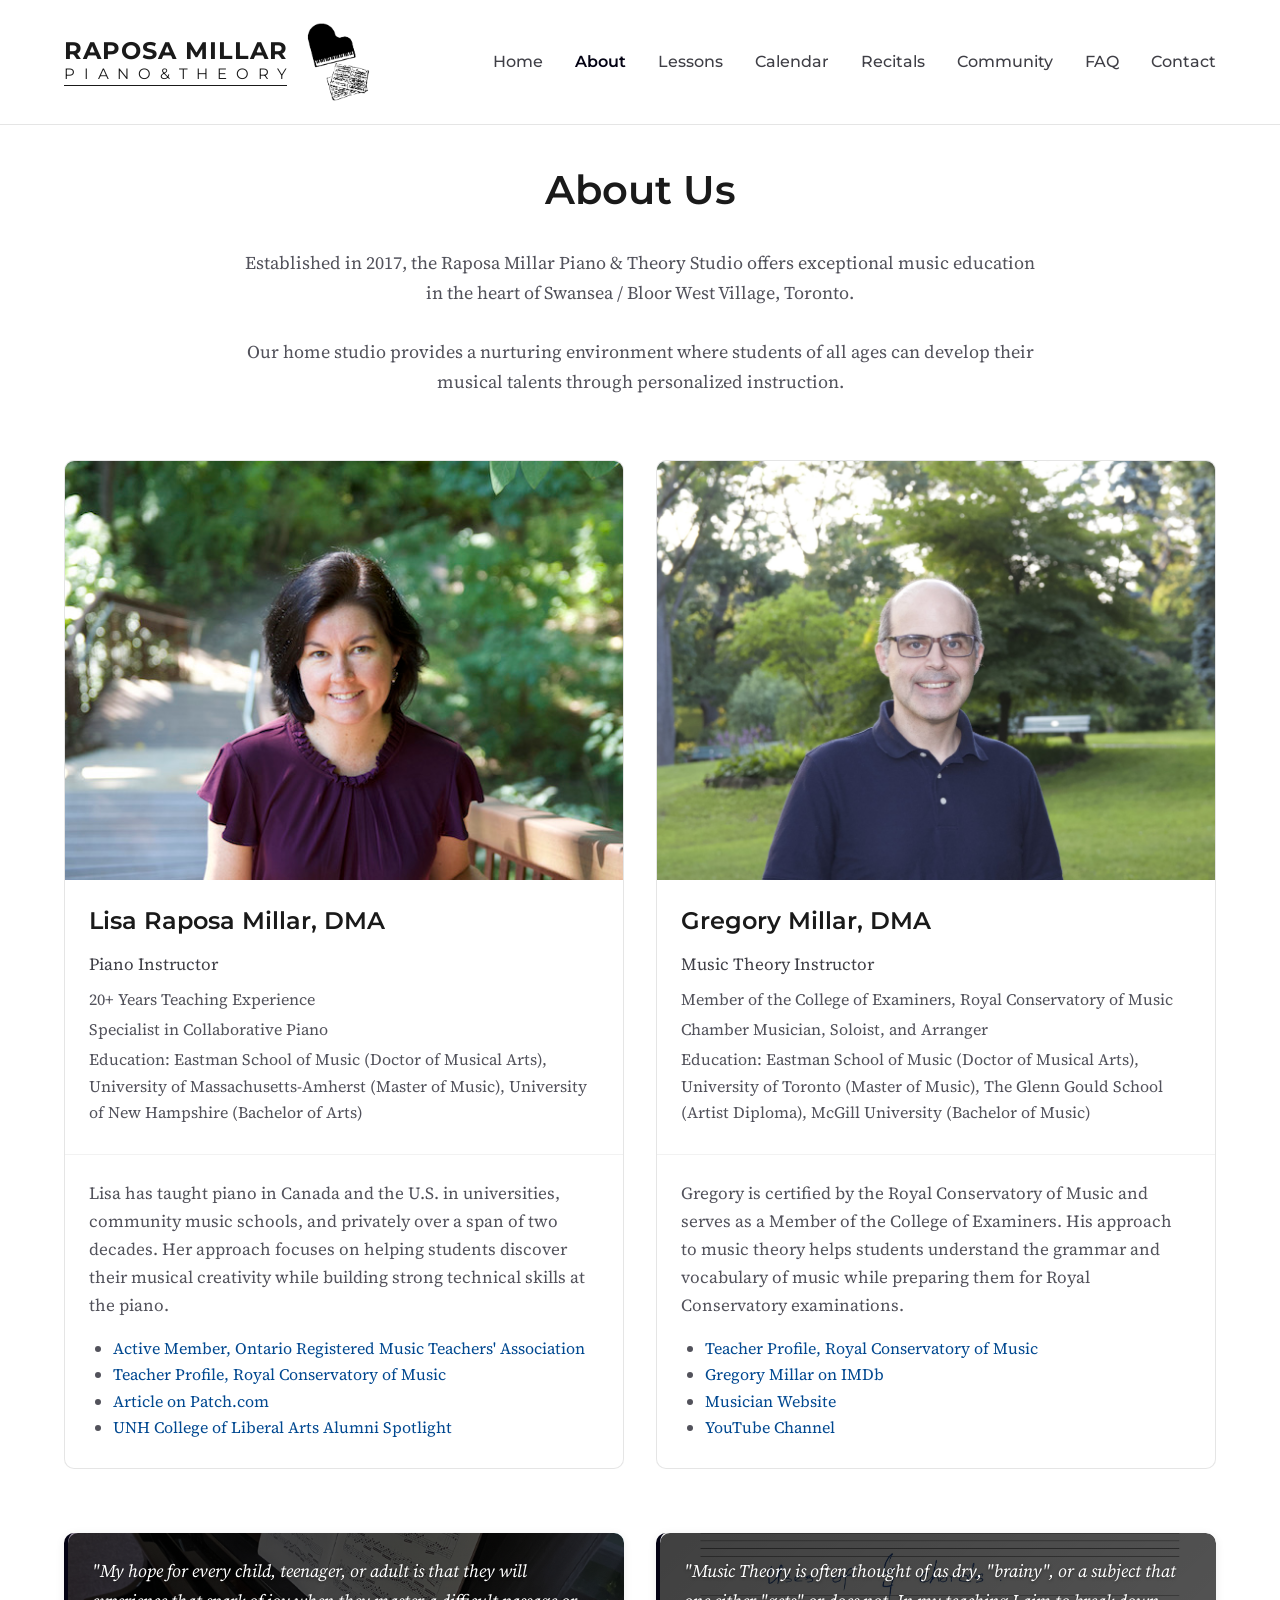
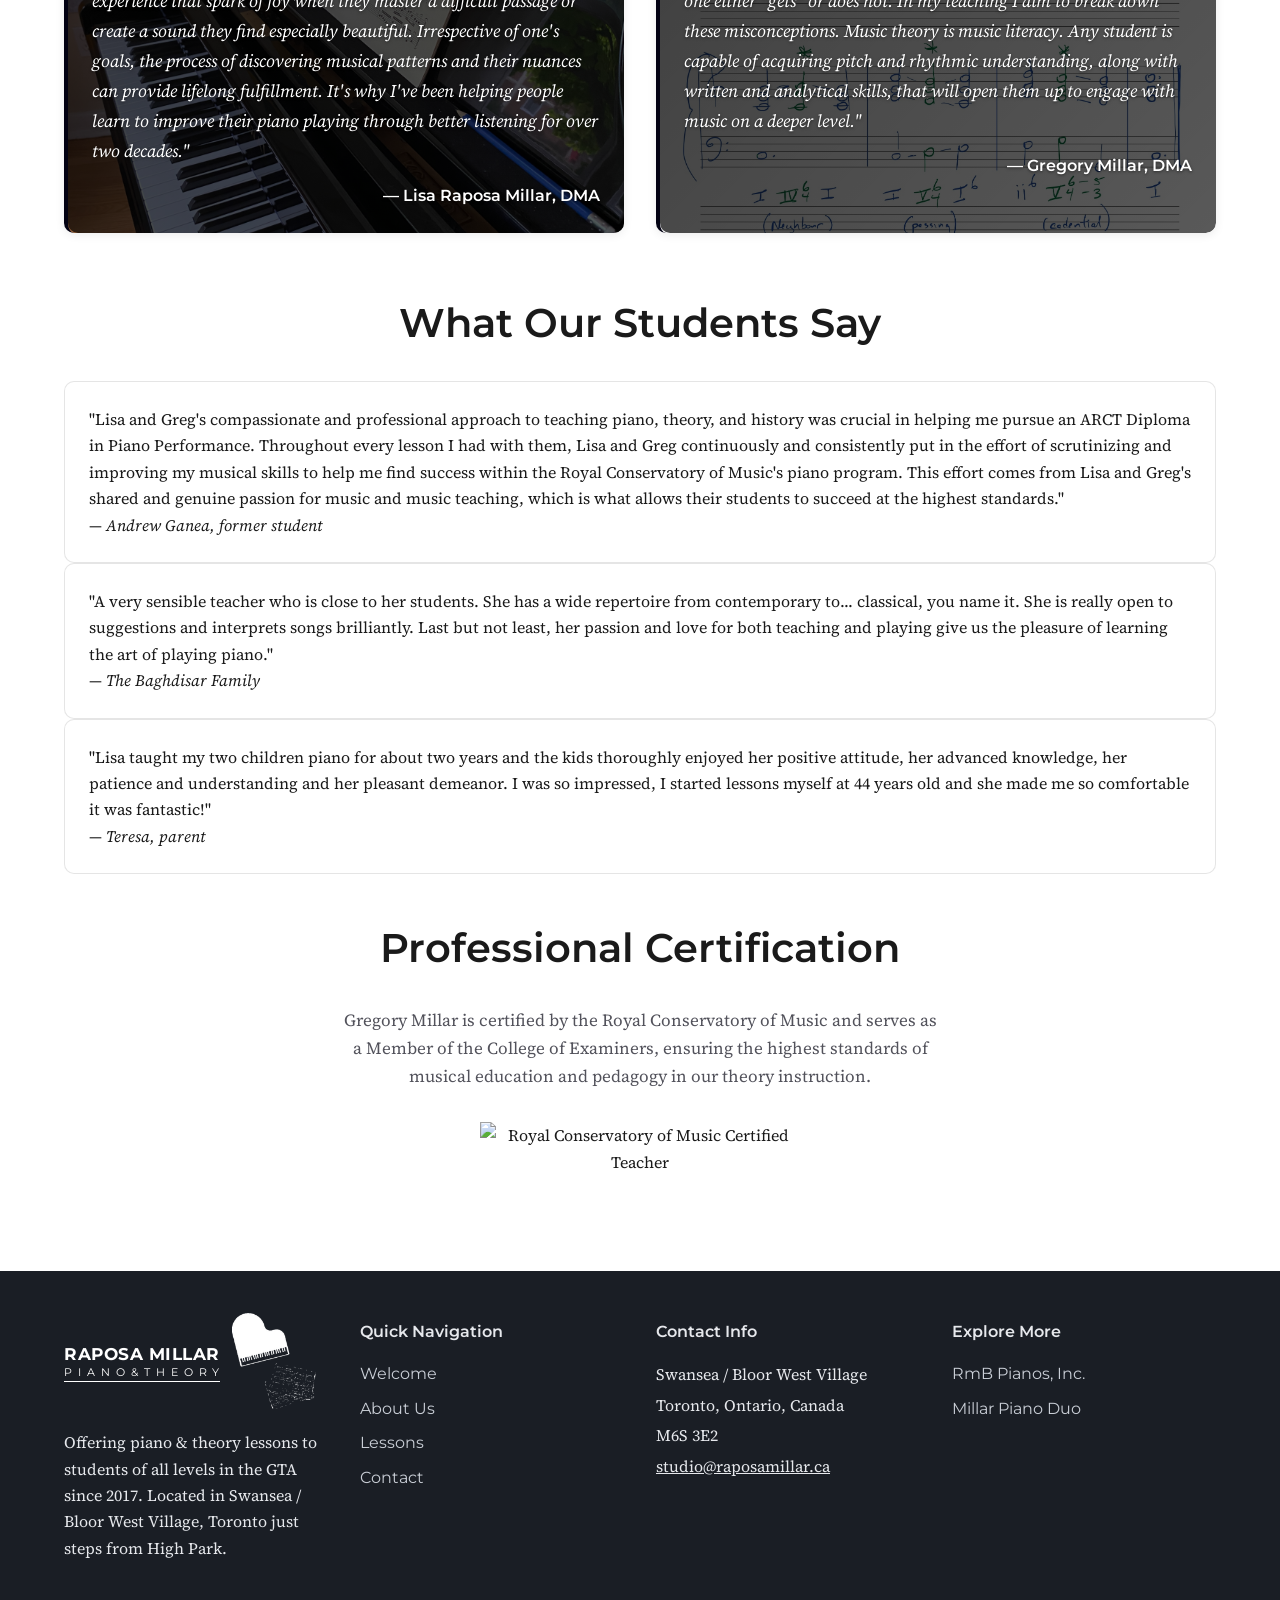
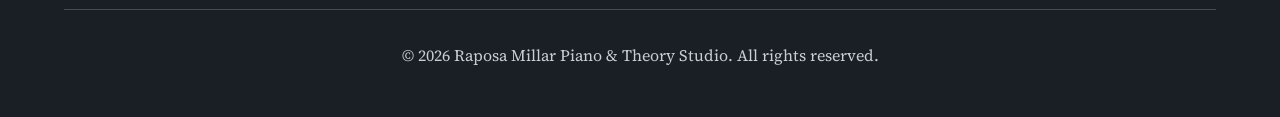
==== commit d4b98a98: "enlarge instructor photos" ====
--- a/about/index.html
+++ b/about/index.html
@@ -34,7 +34,7 @@
     <meta name="twitter:image" content="https://raposamillar.ca/assets/images/og-image.jpg" />
 
     <!-- Styles & Fonts -->
-    <link rel="stylesheet" href="/styles.css?v=1.29">
+    <link rel="stylesheet" href="/styles.css?v=1.32">
     <link rel="preconnect" href="https://fonts.googleapis.com">
     <link rel="preconnect" href="https://fonts.gstatic.com" crossorigin>
     <link href="https://fonts.googleapis.com/css2?family=Montserrat:wght@400;500;600;700&family=Source+Serif+4:ital,wght@0,400;0,600;1,400&display=swap" rel="stylesheet">
--- a/styles.css
+++ b/styles.css
@@ -350,7 +350,7 @@
     }
 
     .nav-menu .nav-link {
-        font-size: 1.125rem;
+        font-size: 1.375rem;
         padding: 1.25rem 0;
         width: 100%;
         text-align: center;
@@ -462,8 +462,8 @@
     }
     
     .nav-menu .nav-link {
-        font-size: 1rem;
-        padding: 1rem 0;
+        font-size: 1.25rem;
+        padding: 1.1rem 0;
     }
 }
 
@@ -474,8 +474,8 @@
     }
     
     .nav-menu .nav-link {
-        font-size: 0.95rem;
-        padding: 0.875rem 0;
+        font-size: 1.2rem;
+        padding: 1rem 0;
     }
 }
 
@@ -720,28 +720,36 @@
 
 .instructors-grid {
     display: grid;
-    grid-template-columns: repeat(auto-fit, minmax(400px, 1fr));
+    grid-template-columns: repeat(auto-fit, minmax(min(100%, 22rem), 1fr));
     gap: 2rem;
     margin-bottom: 4rem;
 }
 
 .instructor-card {
     height: 100%;
-}
-
-/* Instructor Photo Styling */
+    display: flex;
+    flex-direction: column;
+    min-width: 0;
+}
+
+/* Instructor Photo Styling — full-bleed top of card, scales with card width */
 .instructor-photo {
-    padding: 1.5rem 1.5rem 0;
-    text-align: center;
+    padding: 0;
+    width: 100%;
+    aspect-ratio: 4 / 3;
+    overflow: hidden;
+    background-color: #e8eaed;
 }
 
 .instructor-image {
-    width: 200px;
-    height: 200px;
+    width: 100%;
+    height: 100%;
     object-fit: cover;
-    border-radius: 50%;
-    border: 4px solid rgba(3, 2, 19, 0.1);
-    box-shadow: 0 4px 15px rgba(0, 0, 0, 0.1);
+    object-position: center top;
+    border-radius: 0;
+    border: none;
+    box-shadow: none;
+    display: block;
 }
 
 .instructor-title {
@@ -2030,12 +2038,6 @@
         padding: 1rem;
     }
     
-    /* Instructor image smaller */
-    .instructor-image {
-        width: 150px;
-        height: 150px;
-    }
-    
     /* Feature icon smaller */
     .feature-icon {
         font-size: 2.5rem;
